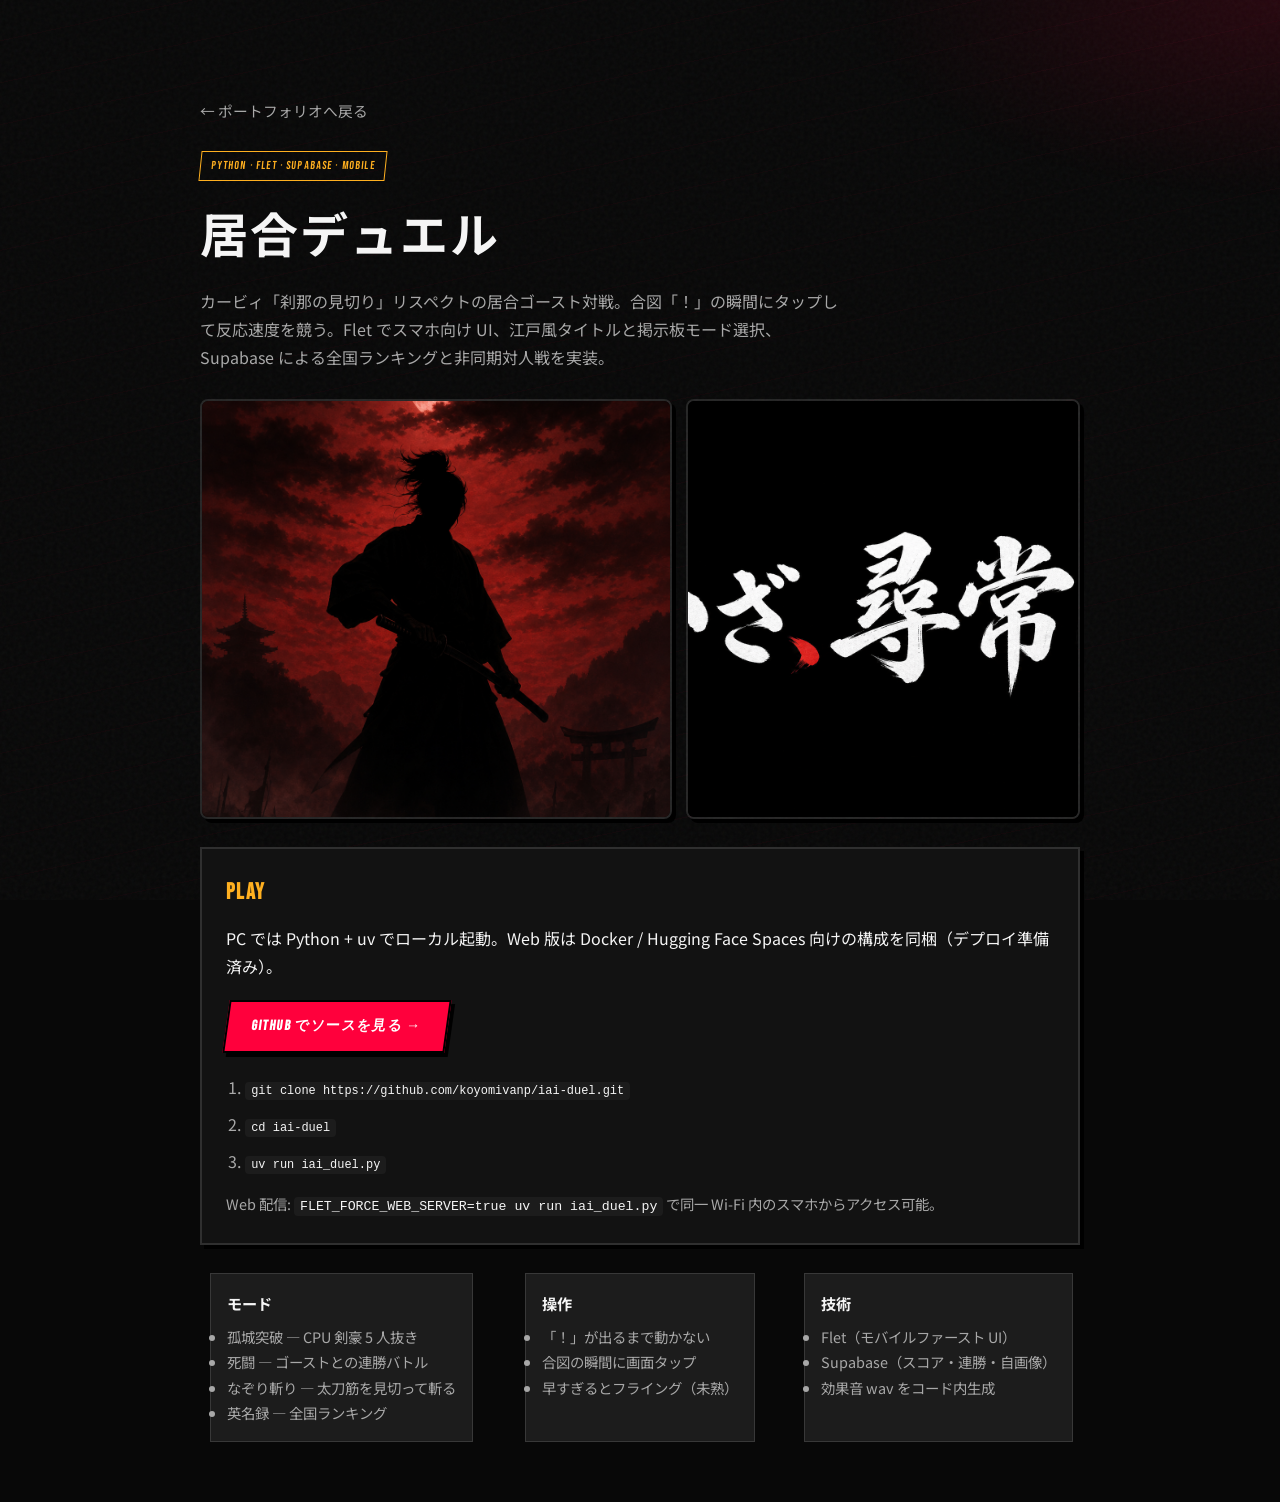
==== iai-duel/index.html @ 68985194 "Add iai-duel to portfolio with project page and screenshots." ====
<!DOCTYPE html>
<html lang="ja">
<head>
  <meta charset="UTF-8">
  <meta name="viewport" content="width=device-width, initial-scale=1.0">
  <title>居合デュエル | Touya Oshima</title>
  <meta name="description" content="刹那の見切り ― 居合ゴースト対戦。Flet + Supabase の反射神経ゲーム。江戸風UI、オンラインランキング。">
  <link rel="icon" href="data:image/svg+xml,<svg xmlns='http://www.w3.org/2000/svg' viewBox='0 0 100 100'><text y='.9em' font-size='90'>⚔</text></svg>">
  <link rel="preconnect" href="https://fonts.googleapis.com">
  <link rel="preconnect" href="https://fonts.gstatic.com" crossorigin>
  <link href="https://fonts.googleapis.com/css2?family=Anton&family=Bebas+Neue&family=Noto+Sans+JP:wght@400;500;700;900&display=swap" rel="stylesheet">
  <link rel="stylesheet" href="../assets/site.css">
  <style>
    .game-page {
      max-width: 920px;
      margin: 0 auto;
      padding: 96px 20px 64px;
    }
    .game-page .back {
      display: inline-block;
      margin-bottom: 24px;
      color: var(--muted);
      text-decoration: none;
      font-size: 0.92rem;
    }
    .game-page .back:hover { color: var(--game); }
    .game-hero h1 {
      font-family: var(--font-display);
      font-size: clamp(2rem, 6vw, 3rem);
      letter-spacing: 0.04em;
      margin-bottom: 12px;
    }
    .game-hero p {
      color: var(--muted);
      max-width: 640px;
      margin-bottom: 24px;
    }
    .shot-grid {
      display: grid;
      grid-template-columns: 1.2fr 1fr;
      gap: 14px;
      margin: 28px 0;
    }
    .shot-grid img {
      width: 100%;
      border: 2px solid var(--line);
      border-radius: 8px;
      box-shadow: var(--shadow);
      display: block;
      object-fit: cover;
      aspect-ratio: 9 / 16;
      max-height: 420px;
    }
    .play-box {
      background: var(--surface);
      border: 2px solid var(--line);
      padding: 24px;
      margin: 28px 0;
      box-shadow: var(--shadow);
    }
    .play-box h2 {
      font-family: var(--font-en);
      letter-spacing: 0.08em;
      font-size: 1.4rem;
      margin-bottom: 12px;
      color: var(--game);
    }
    .play-box ol, .play-box ul {
      margin-left: 1.2rem;
      color: var(--muted);
    }
    .play-box li { margin-bottom: 8px; }
    .play-box code {
      background: var(--surface2);
      padding: 2px 6px;
      border-radius: 4px;
      color: var(--text);
      font-size: 0.92em;
    }
    .play-actions {
      display: flex;
      flex-wrap: wrap;
      gap: 12px;
      margin-top: 20px;
    }
    .controls {
      display: grid;
      grid-template-columns: repeat(auto-fit, minmax(240px, 1fr));
      gap: 16px;
      margin-top: 24px;
    }
    .controls section {
      background: var(--surface2);
      border: 1px solid var(--line);
      padding: 16px;
    }
    .controls h3 {
      font-size: 0.95rem;
      margin-bottom: 8px;
      color: var(--text);
    }
    .controls p, .controls li {
      color: var(--muted);
      font-size: 0.9rem;
    }
    @media (max-width: 720px) {
      .shot-grid { grid-template-columns: 1fr; }
    }
  </style>
</head>
<body>
  <div class="noise"></div>
  <main class="game-page wrap">
    <a class="back" href="../index.html">← ポートフォリオへ戻る</a>

    <div class="game-hero">
      <span class="tag game">Python · Flet · Supabase · Mobile</span>
      <h1>居合デュエル</h1>
      <p>カービィ「刹那の見切り」リスペクトの居合ゴースト対戦。合図「！」の瞬間にタップして反応速度を競う。Flet でスマホ向け UI、江戸風タイトルと掲示板モード選択、Supabase による全国ランキングと非同期対人戦を実装。</p>
    </div>

    <div class="shot-grid">
      <img src="../assets/iai-duel-title.png" alt="タイトル画面 — 侍の影と TAP TO START">
      <img src="../assets/iai-duel-iza.png" alt="いざ、尋常に — 居合の合図演出">
    </div>

    <div class="play-box">
      <h2>PLAY</h2>
      <p>PC では Python + uv でローカル起動。Web 版は Docker / Hugging Face Spaces 向けの構成を同梱（デプロイ準備済み）。</p>
      <div class="play-actions">
        <a href="https://github.com/koyomivanp/iai-duel" class="btn btn-primary" target="_blank" rel="noopener noreferrer">GitHub でソースを見る →</a>
      </div>
      <ol style="margin-top: 20px;">
        <li><code>git clone https://github.com/koyomivanp/iai-duel.git</code></li>
        <li><code>cd iai-duel</code></li>
        <li><code>uv run iai_duel.py</code></li>
      </ol>
      <p style="margin-top: 16px; color: var(--muted); font-size: 0.9rem;">Web 配信: <code>FLET_FORCE_WEB_SERVER=true uv run iai_duel.py</code> で同一 Wi-Fi 内のスマホからアクセス可能。</p>
    </div>

    <div class="controls">
      <section>
        <h3>モード</h3>
        <ul>
          <li>孤城突破 — CPU 剣豪 5 人抜き</li>
          <li>死闘 — ゴーストとの連勝バトル</li>
          <li>なぞり斬り — 太刀筋を見切って斬る</li>
          <li>英名録 — 全国ランキング</li>
        </ul>
      </section>
      <section>
        <h3>操作</h3>
        <ul>
          <li>「！」が出るまで動かない</li>
          <li>合図の瞬間に画面タップ</li>
          <li>早すぎるとフライング（未熟）</li>
        </ul>
      </section>
      <section>
        <h3>技術</h3>
        <ul>
          <li>Flet（モバイルファースト UI）</li>
          <li>Supabase（スコア・連勝・自画像）</li>
          <li>効果音 wav をコード内生成</li>
        </ul>
      </section>
    </div>
  </main>
</body>
</html>
---- assets/site.css ----
*, *::before, *::after { margin: 0; padding: 0; box-sizing: border-box; }

:root {
  --bg: #080808;
  --surface: #121212;
  --surface2: #1c1c1c;
  --line: rgba(255, 255, 255, 0.12);
  --text: #f5f5f5;
  --muted: #a8a8a8;
  --p5-red: #ff003c;
  --p5-red-dark: #c8002f;
  --game: #ffb020;
  --art: #ff6eb4;
  --think: #5ecbff;
  --dev: #c89bff;
  --shadow: 4px 4px 0 #000;
  --font: "Noto Sans JP", "Segoe UI", sans-serif;
  --font-en: "Bebas Neue", "Outfit", sans-serif;
  --font-display: "Anton", "Noto Sans JP", sans-serif;
}

html { scroll-behavior: smooth; }

body {
  font-family: var(--font);
  background: var(--bg);
  color: var(--text);
  line-height: 1.75;
  overflow-x: hidden;
}

body::before {
  content: "";
  position: fixed;
  inset: 0;
  background:
    repeating-linear-gradient(
      -12deg,
      transparent,
      transparent 40px,
      rgba(255, 0, 60, 0.03) 40px,
      rgba(255, 0, 60, 0.03) 41px
    ),
    radial-gradient(ellipse 60% 40% at 100% 0%, rgba(255, 0, 60, 0.12), transparent 55%);
  pointer-events: none;
  z-index: 0;
}

.noise {
  position: fixed;
  inset: 0;
  opacity: 0.04;
  background-image: url("data:image/svg+xml,%3Csvg viewBox='0 0 256 256' xmlns='http://www.w3.org/2000/svg'%3E%3Cfilter id='n'%3E%3CfeTurbulence type='fractalNoise' baseFrequency='0.9' numOctaves='4' stitchTiles='stitch'/%3E%3C/filter%3E%3Crect width='100%25' height='100%25' filter='url(%23n)'/%3E%3C/svg%3E");
  pointer-events: none;
  z-index: 0;
}

.wrap { position: relative; z-index: 1; }

nav {
  position: fixed;
  top: 0;
  width: 100%;
  padding: 12px clamp(20px, 4vw, 48px);
  display: flex;
  justify-content: space-between;
  align-items: center;
  z-index: 200;
  background: rgba(8, 8, 8, 0.92);
  border-bottom: 3px solid var(--p5-red);
}

nav .logo {
  font-family: var(--font-display);
  font-size: 1.35rem;
  letter-spacing: 0.08em;
  color: var(--text);
  text-decoration: none;
  text-transform: uppercase;
}

nav .logo span { color: var(--p5-red); }

nav .links { display: flex; gap: clamp(16px, 3vw, 28px); align-items: center; }

nav a {
  color: var(--muted);
  text-decoration: none;
  font-size: 0.9rem;
  font-family: var(--font-en);
  letter-spacing: 0.12em;
  transition: color 0.15s;
}

nav a:hover { color: var(--p5-red); }

nav .nav-cta {
  padding: 8px 16px;
  background: var(--p5-red);
  color: #fff !important;
  font-weight: 700;
  transform: skewX(-8deg);
  border: 2px solid #000;
  box-shadow: var(--shadow);
}

nav .nav-cta:hover {
  background: var(--p5-red-dark);
  color: #fff !important;
}

.hero {
  min-height: 100vh;
  display: grid;
  grid-template-columns: 1.05fr 0.95fr;
  gap: clamp(32px, 5vw, 48px);
  align-items: center;
  max-width: 1180px;
  margin: 0 auto;
  padding: 120px clamp(20px, 4vw, 48px) 64px;
}

.hero-copy { max-width: 540px; }

.hero .eyebrow {
  display: inline-block;
  font-family: var(--font-en);
  font-size: 1rem;
  letter-spacing: 0.18em;
  color: #fff;
  background: var(--p5-red);
  padding: 6px 14px;
  transform: skewX(-8deg);
  border: 2px solid #000;
  box-shadow: var(--shadow);
  margin-bottom: 24px;
}

.hero h1 {
  font-size: clamp(2.2rem, 5vw, 3.8rem);
  font-weight: 900;
  line-height: 1.12;
  letter-spacing: -0.02em;
  margin-bottom: 18px;
  text-shadow: 2px 2px 0 #000;
}

.hero h1 .accent {
  color: var(--p5-red);
  -webkit-text-fill-color: var(--p5-red);
  position: relative;
}

.hero .lead {
  color: var(--muted);
  font-size: clamp(0.95rem, 2vw, 1.05rem);
  margin-bottom: 28px;
  max-width: 460px;
  border-left: 4px solid var(--p5-red);
  padding-left: 16px;
}

.hero-actions {
  display: flex;
  flex-wrap: wrap;
  gap: 12px;
  margin-bottom: 32px;
}

.btn {
  display: inline-flex;
  align-items: center;
  justify-content: center;
  gap: 8px;
  padding: 12px 24px;
  font-weight: 700;
  font-size: 0.88rem;
  font-family: var(--font-en);
  letter-spacing: 0.1em;
  text-decoration: none;
  text-transform: uppercase;
  transform: skewX(-8deg);
  border: 2px solid #000;
  transition: transform 0.15s, background 0.15s;
}

.btn:hover { transform: skewX(-8deg) translate(-2px, -2px); }

.btn-primary {
  background: var(--p5-red);
  color: #fff;
  box-shadow: var(--shadow);
}

.btn-primary:hover { background: var(--p5-red-dark); }

.btn-ghost {
  background: var(--surface2);
  color: var(--text);
}

.btn-ghost:hover { background: #252525; }

.hero-profile {
  display: flex;
  align-items: center;
  gap: 14px;
  padding: 12px 16px 12px 12px;
  background: var(--surface);
  border: 2px solid #000;
  box-shadow: var(--shadow);
  width: fit-content;
  clip-path: polygon(0 0, 100% 0, 100% calc(100% - 10px), calc(100% - 10px) 100%, 0 100%);
}

.hero-profile img {
  width: 48px;
  height: 48px;
  object-fit: cover;
  object-position: 32% center;
  border: 2px solid var(--p5-red);
}

.hero-profile .name { font-weight: 700; font-size: 0.9rem; }
.hero-profile .role {
  font-size: 0.75rem;
  color: var(--muted);
  font-family: var(--font-en);
  letter-spacing: 0.08em;
}

.hero-visual { position: relative; }

.art-frame {
  position: relative;
  overflow: hidden;
  border: 3px solid #000;
  box-shadow: 8px 8px 0 var(--p5-red);
  aspect-ratio: 4 / 5;
  max-height: min(72vh, 580px);
  margin-left: auto;
  clip-path: polygon(0 0, 100% 0, 100% calc(100% - 20px), calc(100% - 20px) 100%, 0 100%);
}

.art-frame img {
  width: 100%;
  height: 100%;
  object-fit: cover;
  object-position: 88% center;
  display: block;
}

.art-frame::after {
  content: "";
  position: absolute;
  inset: 0;
  background: linear-gradient(to top, rgba(0, 0, 0, 0.85) 0%, transparent 50%);
  pointer-events: none;
}

.art-caption {
  position: absolute;
  bottom: 18px;
  left: 18px;
  right: 18px;
  z-index: 2;
}

.art-caption .label {
  font-family: var(--font-en);
  font-size: 0.85rem;
  letter-spacing: 0.14em;
  color: var(--p5-red);
  margin-bottom: 4px;
}

.art-caption p { font-size: 0.85rem; color: #ddd; }

.float-badge {
  position: absolute;
  top: 8px;
  right: 0;
  z-index: 3;
  background: #fff;
  color: #000;
  padding: 8px 14px;
  font-family: var(--font-en);
  font-size: 0.85rem;
  letter-spacing: 0.12em;
  transform: skewX(-8deg) rotate(2deg);
  border: 2px solid #000;
  box-shadow: var(--shadow);
}

.skills-strip {
  max-width: 1180px;
  margin: 0 auto;
  padding: 0 clamp(20px, 4vw, 48px) 24px;
}

.skills-inner {
  display: flex;
  flex-wrap: wrap;
  align-items: center;
  gap: 12px 16px;
  padding: 16px 20px;
  background: var(--surface);
  border: 2px solid #000;
  box-shadow: var(--shadow);
  clip-path: polygon(0 0, 100% 0, 100% calc(100% - 12px), calc(100% - 12px) 100%, 0 100%);
}

.skills-label {
  font-family: var(--font-en);
  font-size: 1.1rem;
  letter-spacing: 0.14em;
  color: var(--p5-red);
  white-space: nowrap;
}

.skills-list {
  list-style: none;
  display: flex;
  flex-wrap: wrap;
  gap: 8px;
}

.skills-list li {
  font-size: 0.78rem;
  font-family: var(--font-en);
  letter-spacing: 0.08em;
  padding: 5px 12px;
  background: var(--surface2);
  border: 1px solid var(--line);
  transform: skewX(-6deg);
}

section {
  max-width: 1180px;
  margin: 0 auto;
  padding: 72px clamp(20px, 4vw, 48px);
}

.section-head { margin-bottom: 40px; }

.section-head .label {
  display: inline-block;
  font-family: var(--font-en);
  font-size: 1rem;
  letter-spacing: 0.2em;
  color: #fff;
  background: var(--p5-red);
  padding: 4px 12px;
  transform: skewX(-8deg);
  border: 2px solid #000;
  margin-bottom: 12px;
}

.section-head h2 {
  font-size: clamp(1.8rem, 3.5vw, 2.4rem);
  font-weight: 900;
  letter-spacing: -0.02em;
}

.reveal {
  opacity: 0;
  transform: translateY(20px);
  transition: opacity 0.55s ease, transform 0.55s ease;
}

.reveal.visible { opacity: 1; transform: none; }

.about-grid {
  display: grid;
  grid-template-columns: auto 1fr;
  gap: clamp(24px, 4vw, 40px);
  align-items: start;
  background: var(--surface);
  border: 2px solid #000;
  box-shadow: var(--shadow);
  padding: clamp(24px, 4vw, 36px);
  clip-path: polygon(0 0, 100% 0, 100% calc(100% - 16px), calc(100% - 16px) 100%, 0 100%);
}

.about-photo {
  width: clamp(120px, 20vw, 150px);
  aspect-ratio: 3 / 4;
  object-fit: cover;
  object-position: 32% center;
  border: 2px solid #000;
  box-shadow: 4px 4px 0 var(--p5-red);
}

.about-text h3 { font-size: 1.2rem; margin-bottom: 12px; }
.about-text p { color: var(--muted); font-size: 0.94rem; margin-bottom: 12px; }
.about-text p:last-child { margin-bottom: 0; }

.pillars {
  display: grid;
  grid-template-columns: repeat(3, 1fr);
  gap: 12px;
  margin-top: 28px;
}

.pillar {
  background: var(--surface2);
  border: 2px solid #000;
  padding: 18px;
  clip-path: polygon(0 0, 100% 0, 100% calc(100% - 8px), calc(100% - 8px) 100%, 0 100%);
}

.pillar h4 {
  font-family: var(--font-en);
  font-size: 1.05rem;
  letter-spacing: 0.1em;
  margin-bottom: 6px;
}

.pillar.build h4 { color: var(--p5-red); }
.pillar.draw h4 { color: var(--art); }
.pillar.think h4 { color: var(--think); }
.pillar p { font-size: 0.82rem; color: var(--muted); line-height: 1.55; }

.projects {
  display: grid;
  grid-template-columns: repeat(2, 1fr);
  gap: 18px;
}

.project-card {
  background: var(--surface);
  border: 2px solid #000;
  overflow: hidden;
  display: flex;
  flex-direction: column;
  box-shadow: var(--shadow);
  transition: transform 0.15s, box-shadow 0.15s;
}

.project-card:hover {
  transform: translate(-3px, -3px);
  box-shadow: 7px 7px 0 #000;
}

.project-card.featured,
.project-card.featured-dev {
  grid-column: 1 / -1;
  display: grid;
  grid-template-columns: 1.05fr 1fr;
}

.project-card.featured-dev {
  position: relative;
  overflow: visible;
}

.project-card.featured-dev::before {
  content: "PICK UP ▶";
  position: absolute;
  top: 14px;
  right: 12px;
  z-index: 3;
  background: var(--p5-red);
  color: #fff;
  font-family: var(--font-en);
  font-size: 0.85rem;
  letter-spacing: 0.1em;
  padding: 6px 12px;
  transform: skewX(-8deg);
  border: 2px solid #000;
  box-shadow: var(--shadow);
}

.card-thumb {
  min-height: 180px;
  position: relative;
  overflow: hidden;
  border-bottom: 2px solid #000;
}

.project-card.featured .card-thumb,
.project-card.featured-dev .card-thumb { min-height: 260px; }

.works-category {
  grid-column: 1 / -1;
  margin: 8px 0 2px;
}

.works-category:first-of-type { margin-top: 0; }

.works-category h3 {
  display: inline-block;
  font-family: var(--font-en);
  font-size: 1.15rem;
  letter-spacing: 0.16em;
  color: #fff;
  background: #000;
  border: 2px solid var(--p5-red);
  padding: 8px 18px;
  transform: skewX(-8deg);
  box-shadow: var(--shadow);
}

.tag {
  display: inline-block;
  font-family: var(--font-en);
  font-size: 0.72rem;
  letter-spacing: 0.1em;
  padding: 4px 10px;
  margin-bottom: 10px;
  border: 1px solid var(--line);
  width: fit-content;
  transform: skewX(-6deg);
}

.tag.game { color: var(--game); border-color: var(--game); }
.tag.art { color: var(--art); border-color: var(--art); }
.tag.think { color: var(--think); border-color: var(--think); }
.tag.dev { color: var(--dev); border-color: var(--dev); }
.tag.web { color: var(--p5-red); border-color: var(--p5-red); background: rgba(255, 0, 60, 0.08); }

.card-body {
  padding: 22px;
  display: flex;
  flex-direction: column;
  flex: 1;
}

.card-body h3 { font-size: 1.08rem; font-weight: 800; margin-bottom: 8px; }
.card-body p { font-size: 0.86rem; color: var(--muted); flex: 1; margin-bottom: 14px; }
.card-body .btn { align-self: flex-start; padding: 9px 18px; font-size: 0.8rem; }
.card-links { display: flex; flex-wrap: wrap; gap: 8px; }

.thumb-web-splatoon img,
.thumb-screenshot img {
  width: 100%;
  height: 100%;
  min-height: 180px;
  object-fit: cover;
  display: block;
}

.thumb-web-splatoon img { object-position: top center; min-height: 220px; }
.thumb-screenshot img.shot-moji-othello { object-position: 42% 38%; }
.thumb-screenshot img.shot-kiewado { object-position: 50% 32%; }

.thumb-web-pdf {
  background: linear-gradient(160deg, #1a1a1a, #2a2a2a);
  display: flex;
  align-items: center;
  justify-content: center;
  min-height: 180px;
}

.thumb-web-pdf .mock-stack {
  display: flex;
  gap: 12px;
  font-family: var(--font-en);
  font-size: 1.4rem;
  letter-spacing: 0.08em;
  color: var(--p5-red);
}

.thumb-web-md {
  background: #0e0e0e;
  display: flex;
  align-items: center;
  justify-content: center;
  min-height: 180px;
  padding: 24px;
}

.thumb-web-md pre {
  font-size: 0.72rem;
  line-height: 1.5;
  color: var(--muted);
  font-family: ui-monospace, monospace;
}

.thumb-web-md .accent { color: var(--p5-red); }

.thumb-game {
  background:
    repeating-linear-gradient(0deg, transparent, transparent 47px, rgba(255,255,255,0.04) 47px, rgba(255,255,255,0.04) 48px),
    #181818;
  display: flex;
  align-items: center;
  justify-content: center;
}

.game-preview { width: 120px; height: 120px; position: relative; }
.game-preview .player {
  position: absolute; top: 50%; left: 50%;
  width: 28px; height: 28px; margin: -14px 0 0 -14px;
  background: #00dc50; border-radius: 50%;
  box-shadow: 0 0 16px rgba(0, 220, 80, 0.5);
}
.game-preview .enemy {
  position: absolute; width: 18px; height: 18px;
  background: var(--p5-red); border-radius: 50%;
}
.game-preview .enemy:nth-child(2) { top: 10%; left: 20%; }
.game-preview .enemy:nth-child(3) { top: 15%; right: 15%; }
.game-preview .enemy:nth-child(4) { bottom: 20%; left: 10%; }
.game-preview .enemy:nth-child(5) { bottom: 15%; right: 20%; }
.game-preview .enemy:nth-child(6) { top: 40%; left: 5%; }

.thumb-art {
  display: grid;
  grid-template-columns: 1fr 1fr;
  gap: 2px;
}

.thumb-art img {
  width: 100%;
  height: 100%;
  object-fit: cover;
  min-height: 180px;
}

.thumb-art img.char-focus-right { object-position: 88% center; }

.thumb-ux {
  background: #111;
  display: flex;
  align-items: center;
  justify-content: center;
  padding: 24px;
}

.thumb-ux .chart {
  width: 80%;
  display: flex;
  align-items: flex-end;
  gap: 8px;
  height: 80px;
}

.thumb-ux .bar {
  flex: 1;
  background: linear-gradient(to top, var(--p5-red), rgba(255, 0, 60, 0.25));
}

.thumb-ux .bar:nth-child(1) { height: 45%; }
.thumb-ux .bar:nth-child(2) { height: 70%; }
.thumb-ux .bar:nth-child(3) { height: 55%; }
.thumb-ux .bar:nth-child(4) { height: 90%; }

.contact-box {
  text-align: center;
  background: var(--surface);
  border: 2px solid #000;
  box-shadow: var(--shadow);
  padding: clamp(36px, 6vw, 56px) clamp(24px, 4vw, 40px);
  clip-path: polygon(0 0, 100% 0, 100% calc(100% - 16px), calc(100% - 16px) 100%, 0 100%);
}

.contact-box p { color: var(--muted); max-width: 480px; margin: 0 auto 24px; }

.contact-box .mail {
  display: inline-block;
  font-family: var(--font-en);
  font-size: 1.1rem;
  letter-spacing: 0.06em;
  color: var(--p5-red);
  text-decoration: none;
  margin-bottom: 24px;
}

.social-links {
  display: flex;
  flex-wrap: wrap;
  gap: 10px;
  justify-content: center;
  margin: 0 auto 24px;
}

.social-links a {
  display: inline-flex;
  padding: 9px 18px;
  font-family: var(--font-en);
  letter-spacing: 0.1em;
  text-decoration: none;
  color: var(--text);
  border: 2px solid #000;
  background: var(--surface2);
  transform: skewX(-6deg);
  transition: background 0.15s;
}

.social-links a:hover { background: var(--p5-red); color: #fff; }

footer {
  text-align: center;
  padding: 28px 20px 44px;
  color: var(--muted);
  font-size: 0.82rem;
  font-family: var(--font-en);
  letter-spacing: 0.08em;
  border-top: 3px solid var(--p5-red);
}

footer .footer-links {
  display: flex;
  flex-wrap: wrap;
  gap: 16px 22px;
  justify-content: center;
  margin-bottom: 14px;
}

footer .footer-links a {
  color: var(--muted);
  text-decoration: none;
  transition: color 0.15s;
}

footer .footer-links a:hover { color: var(--p5-red); }

@media (max-width: 900px) {
  .hero {
    grid-template-columns: 1fr;
    padding-top: 96px;
    min-height: auto;
  }

  .hero-visual { order: -1; }

  .art-frame {
    max-height: 400px;
    margin: 0 auto;
    max-width: 340px;
  }

  .about-grid { grid-template-columns: 1fr; text-align: center; }
  .about-photo { margin: 0 auto; }
  .pillars { grid-template-columns: 1fr; }
  .projects { grid-template-columns: 1fr; }
  .project-card.featured,
  .project-card.featured-dev { grid-template-columns: 1fr; }
  nav .links a:not(.nav-cta) { display: none; }
}
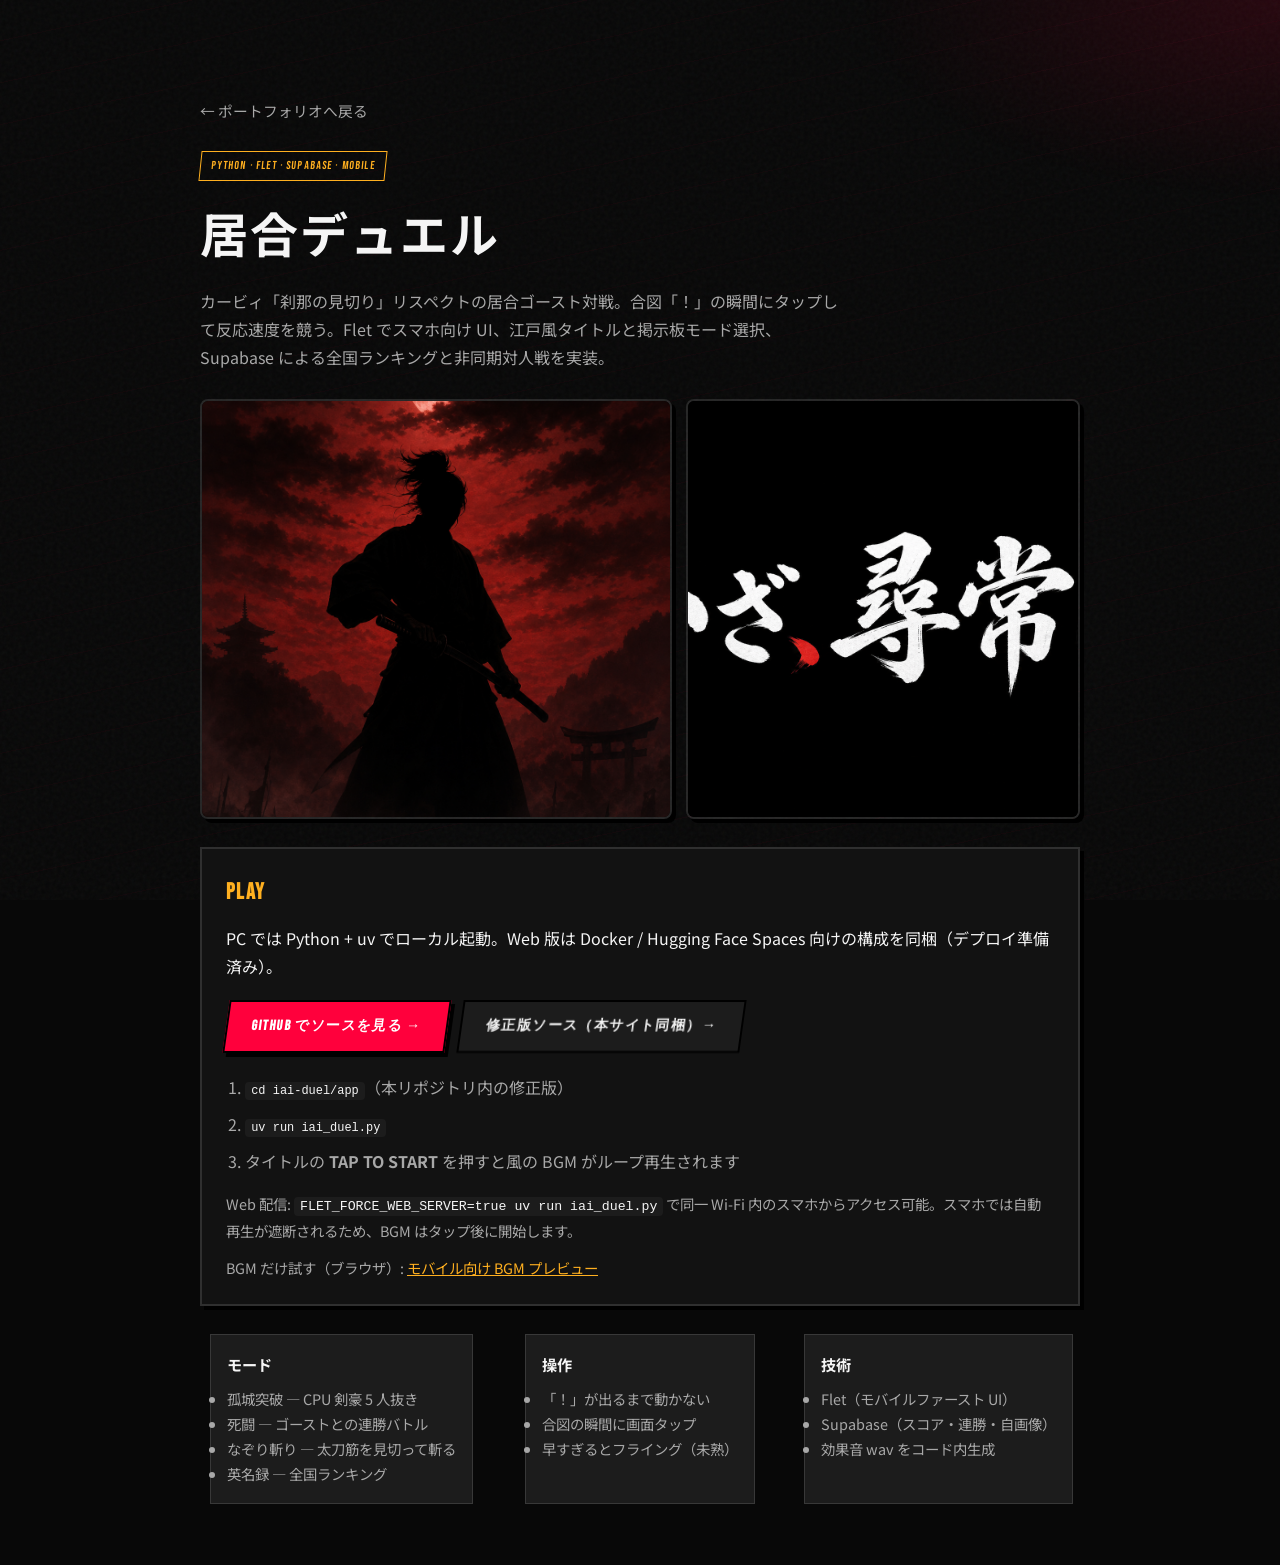
==== commit 4f76c07f: "Fix mobile BGM stopping after brief playback in iai-duel. Start wind BGM on TAP TO START instead of " ====
--- a/iai-duel/index.html
+++ b/iai-duel/index.html
@@ -129,13 +129,15 @@
       <p>PC では Python + uv でローカル起動。Web 版は Docker / Hugging Face Spaces 向けの構成を同梱（デプロイ準備済み）。</p>
       <div class="play-actions">
         <a href="https://github.com/koyomivanp/iai-duel" class="btn btn-primary" target="_blank" rel="noopener noreferrer">GitHub でソースを見る →</a>
+        <a href="app/" class="btn btn-ghost">修正版ソース（本サイト同梱）→</a>
       </div>
       <ol style="margin-top: 20px;">
-        <li><code>git clone https://github.com/koyomivanp/iai-duel.git</code></li>
-        <li><code>cd iai-duel</code></li>
+        <li><code>cd iai-duel/app</code>（本リポジトリ内の修正版）</li>
         <li><code>uv run iai_duel.py</code></li>
+        <li>タイトルの <strong>TAP TO START</strong> を押すと風の BGM がループ再生されます</li>
       </ol>
-      <p style="margin-top: 16px; color: var(--muted); font-size: 0.9rem;">Web 配信: <code>FLET_FORCE_WEB_SERVER=true uv run iai_duel.py</code> で同一 Wi-Fi 内のスマホからアクセス可能。</p>
+      <p style="margin-top: 16px; color: var(--muted); font-size: 0.9rem;">Web 配信: <code>FLET_FORCE_WEB_SERVER=true uv run iai_duel.py</code> で同一 Wi-Fi 内のスマホからアクセス可能。スマホでは自動再生が遮断されるため、BGM はタップ後に開始します。</p>
+      <p style="margin-top: 12px; color: var(--muted); font-size: 0.9rem;">BGM だけ試す（ブラウザ）: <a href="bgm-preview.html" style="color: var(--game);">モバイル向け BGM プレビュー</a></p>
     </div>
 
     <div class="controls">
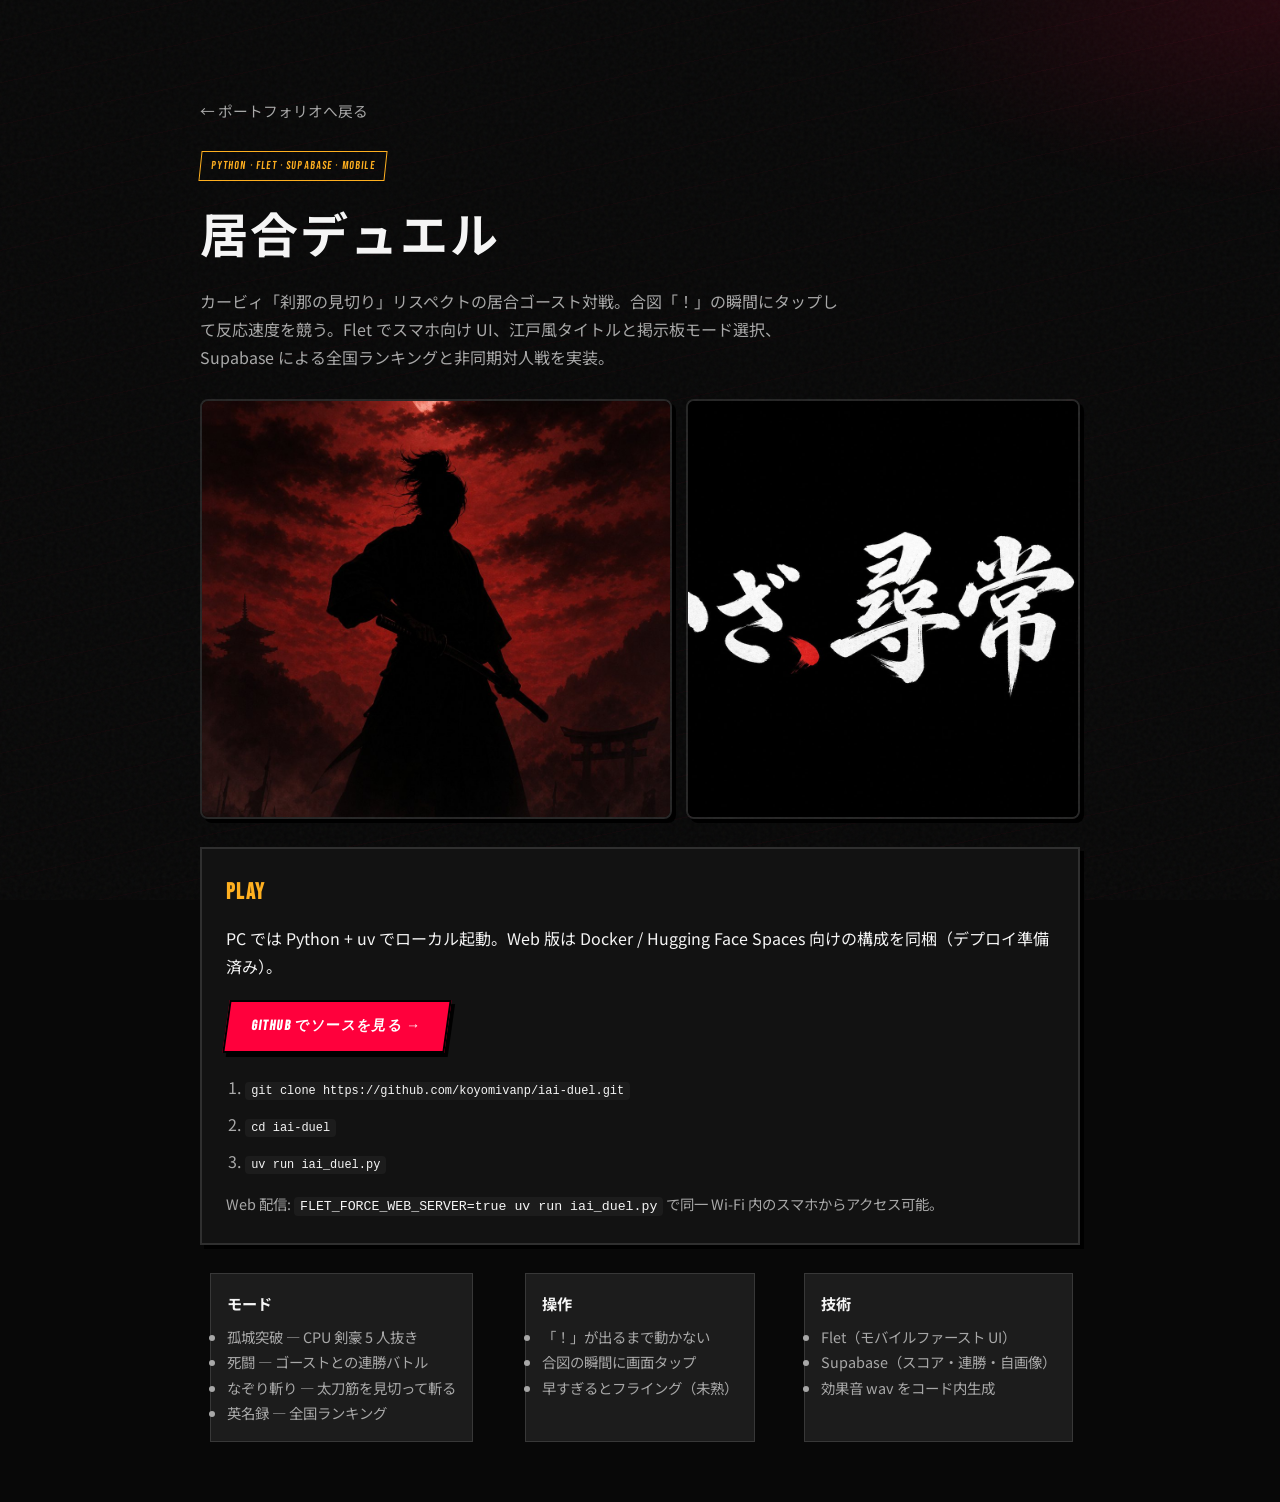
==== commit e8bde34c: "部活会計を制作実績に追加し、サイト全体を整える - Web & Tools に部活会計のカードと詳細ページ（kaikei/）を追加 - 横長カードの画像を本文の高さに合わせ、縦長画像でカードが伸びない" ====
--- a/iai-duel/index.html
+++ b/iai-duel/index.html
@@ -120,8 +120,8 @@
     </div>
 
     <div class="shot-grid">
-      <img src="../assets/iai-duel-title.png" alt="タイトル画面 — 侍の影と TAP TO START">
-      <img src="../assets/iai-duel-iza.png" alt="いざ、尋常に — 居合の合図演出">
+      <img src="../assets/iai-duel-title.jpg" alt="タイトル画面 — 侍の影と TAP TO START">
+      <img src="../assets/iai-duel-iza.jpg" alt="いざ、尋常に — 居合の合図演出">
     </div>
 
     <div class="play-box">
@@ -129,15 +129,13 @@
       <p>PC では Python + uv でローカル起動。Web 版は Docker / Hugging Face Spaces 向けの構成を同梱（デプロイ準備済み）。</p>
       <div class="play-actions">
         <a href="https://github.com/koyomivanp/iai-duel" class="btn btn-primary" target="_blank" rel="noopener noreferrer">GitHub でソースを見る →</a>
-        <a href="app/" class="btn btn-ghost">修正版ソース（本サイト同梱）→</a>
       </div>
       <ol style="margin-top: 20px;">
-        <li><code>cd iai-duel/app</code>（本リポジトリ内の修正版）</li>
+        <li><code>git clone https://github.com/koyomivanp/iai-duel.git</code></li>
+        <li><code>cd iai-duel</code></li>
         <li><code>uv run iai_duel.py</code></li>
-        <li>タイトルの <strong>TAP TO START</strong> を押すと風の BGM がループ再生されます</li>
       </ol>
-      <p style="margin-top: 16px; color: var(--muted); font-size: 0.9rem;">Web 配信: <code>FLET_FORCE_WEB_SERVER=true uv run iai_duel.py</code> で同一 Wi-Fi 内のスマホからアクセス可能。スマホでは自動再生が遮断されるため、BGM はタップ後に開始します。</p>
-      <p style="margin-top: 12px; color: var(--muted); font-size: 0.9rem;">BGM だけ試す（ブラウザ）: <a href="bgm-preview.html" style="color: var(--game);">モバイル向け BGM プレビュー</a></p>
+      <p style="margin-top: 16px; color: var(--muted); font-size: 0.9rem;">Web 配信: <code>FLET_FORCE_WEB_SERVER=true uv run iai_duel.py</code> で同一 Wi-Fi 内のスマホからアクセス可能。</p>
     </div>
 
     <div class="controls">
--- a/assets/site.css
+++ b/assets/site.css
@@ -481,6 +481,13 @@
 .project-card.featured .card-thumb,
 .project-card.featured-dev .card-thumb { min-height: 260px; }
 
+/* 横長カードの画像は本文の高さに合わせて切り抜く（縦長の画像でカードが伸びないように） */
+.project-card.featured .thumb-screenshot img,
+.project-card.featured-dev .thumb-screenshot img {
+  position: absolute;
+  inset: 0;
+}
+
 .works-category {
   grid-column: 1 / -1;
   margin: 8px 0 2px;
@@ -543,6 +550,7 @@
 .thumb-web-splatoon img { object-position: top center; min-height: 220px; }
 .thumb-screenshot img.shot-moji-othello { object-position: 42% 38%; }
 .thumb-screenshot img.shot-kiewado { object-position: 50% 32%; }
+.thumb-screenshot img.shot-kaikei { object-position: top left; }
 
 .thumb-web-pdf {
   background: linear-gradient(160deg, #1a1a1a, #2a2a2a);
@@ -737,5 +745,7 @@
   .projects { grid-template-columns: 1fr; }
   .project-card.featured,
   .project-card.featured-dev { grid-template-columns: 1fr; }
+  .project-card.featured .thumb-screenshot,
+  .project-card.featured-dev .thumb-screenshot { aspect-ratio: 16 / 10; min-height: 0; }
   nav .links a:not(.nav-cta) { display: none; }
 }
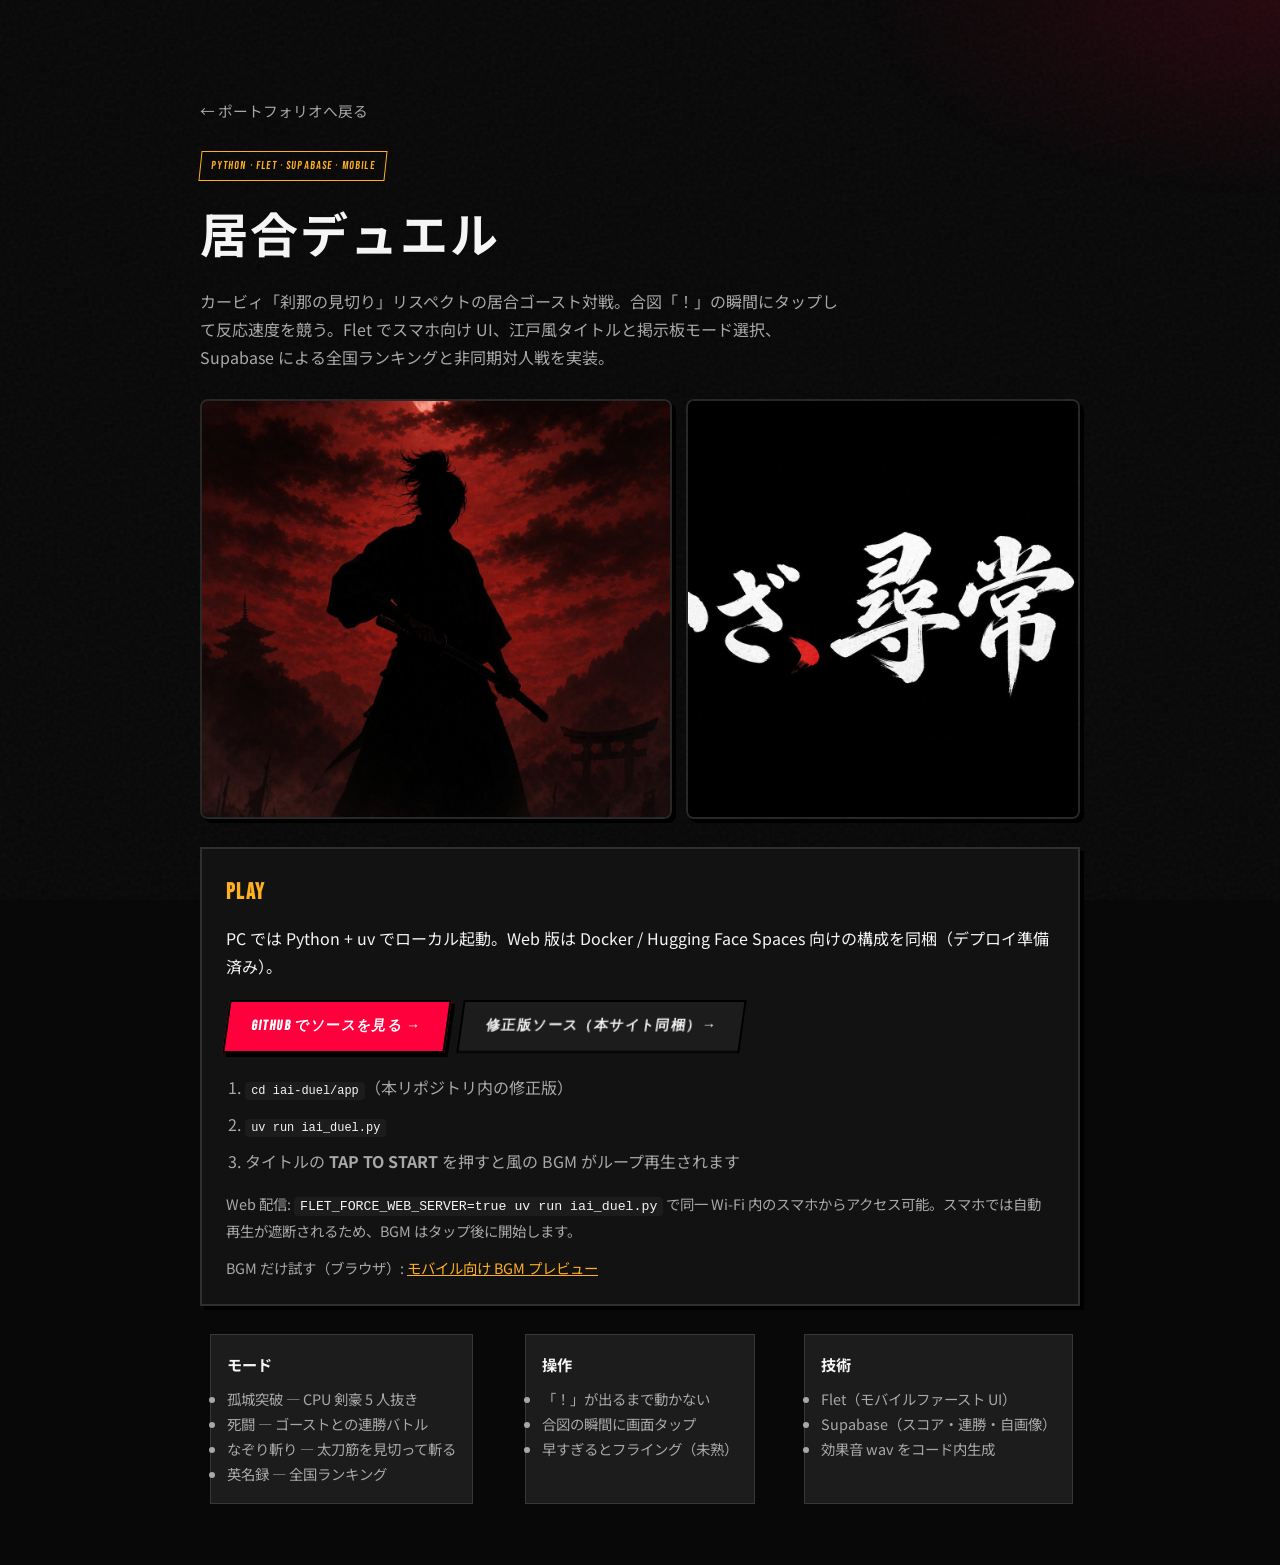
==== commit f521351f: "Merge 6f8b3043c737e2b238d1eb1ed8757e1c621536b8 into 1bf3d2acd97898a3e6c0bed578251a5170bfbc2d" ====
--- a/iai-duel/index.html
+++ b/iai-duel/index.html
@@ -129,13 +129,15 @@
       <p>PC では Python + uv でローカル起動。Web 版は Docker / Hugging Face Spaces 向けの構成を同梱（デプロイ準備済み）。</p>
       <div class="play-actions">
         <a href="https://github.com/koyomivanp/iai-duel" class="btn btn-primary" target="_blank" rel="noopener noreferrer">GitHub でソースを見る →</a>
+        <a href="app/" class="btn btn-ghost">修正版ソース（本サイト同梱）→</a>
       </div>
       <ol style="margin-top: 20px;">
-        <li><code>git clone https://github.com/koyomivanp/iai-duel.git</code></li>
-        <li><code>cd iai-duel</code></li>
+        <li><code>cd iai-duel/app</code>（本リポジトリ内の修正版）</li>
         <li><code>uv run iai_duel.py</code></li>
+        <li>タイトルの <strong>TAP TO START</strong> を押すと風の BGM がループ再生されます</li>
       </ol>
-      <p style="margin-top: 16px; color: var(--muted); font-size: 0.9rem;">Web 配信: <code>FLET_FORCE_WEB_SERVER=true uv run iai_duel.py</code> で同一 Wi-Fi 内のスマホからアクセス可能。</p>
+      <p style="margin-top: 16px; color: var(--muted); font-size: 0.9rem;">Web 配信: <code>FLET_FORCE_WEB_SERVER=true uv run iai_duel.py</code> で同一 Wi-Fi 内のスマホからアクセス可能。スマホでは自動再生が遮断されるため、BGM はタップ後に開始します。</p>
+      <p style="margin-top: 12px; color: var(--muted); font-size: 0.9rem;">BGM だけ試す（ブラウザ）: <a href="bgm-preview.html" style="color: var(--game);">モバイル向け BGM プレビュー</a></p>
     </div>
 
     <div class="controls">
--- a/assets/site.css
+++ b/assets/site.css
@@ -615,7 +615,7 @@
 
 .thumb-art {
   display: grid;
-  grid-template-columns: 1fr 1fr;
+  grid-template-columns: repeat(3, 1fr);
   gap: 2px;
 }
 
@@ -627,6 +627,7 @@
 }
 
 .thumb-art img.char-focus-right { object-position: 88% center; }
+.thumb-art img.char-focus-face { object-position: 42% 18%; }
 
 .thumb-ux {
   background: #111;
